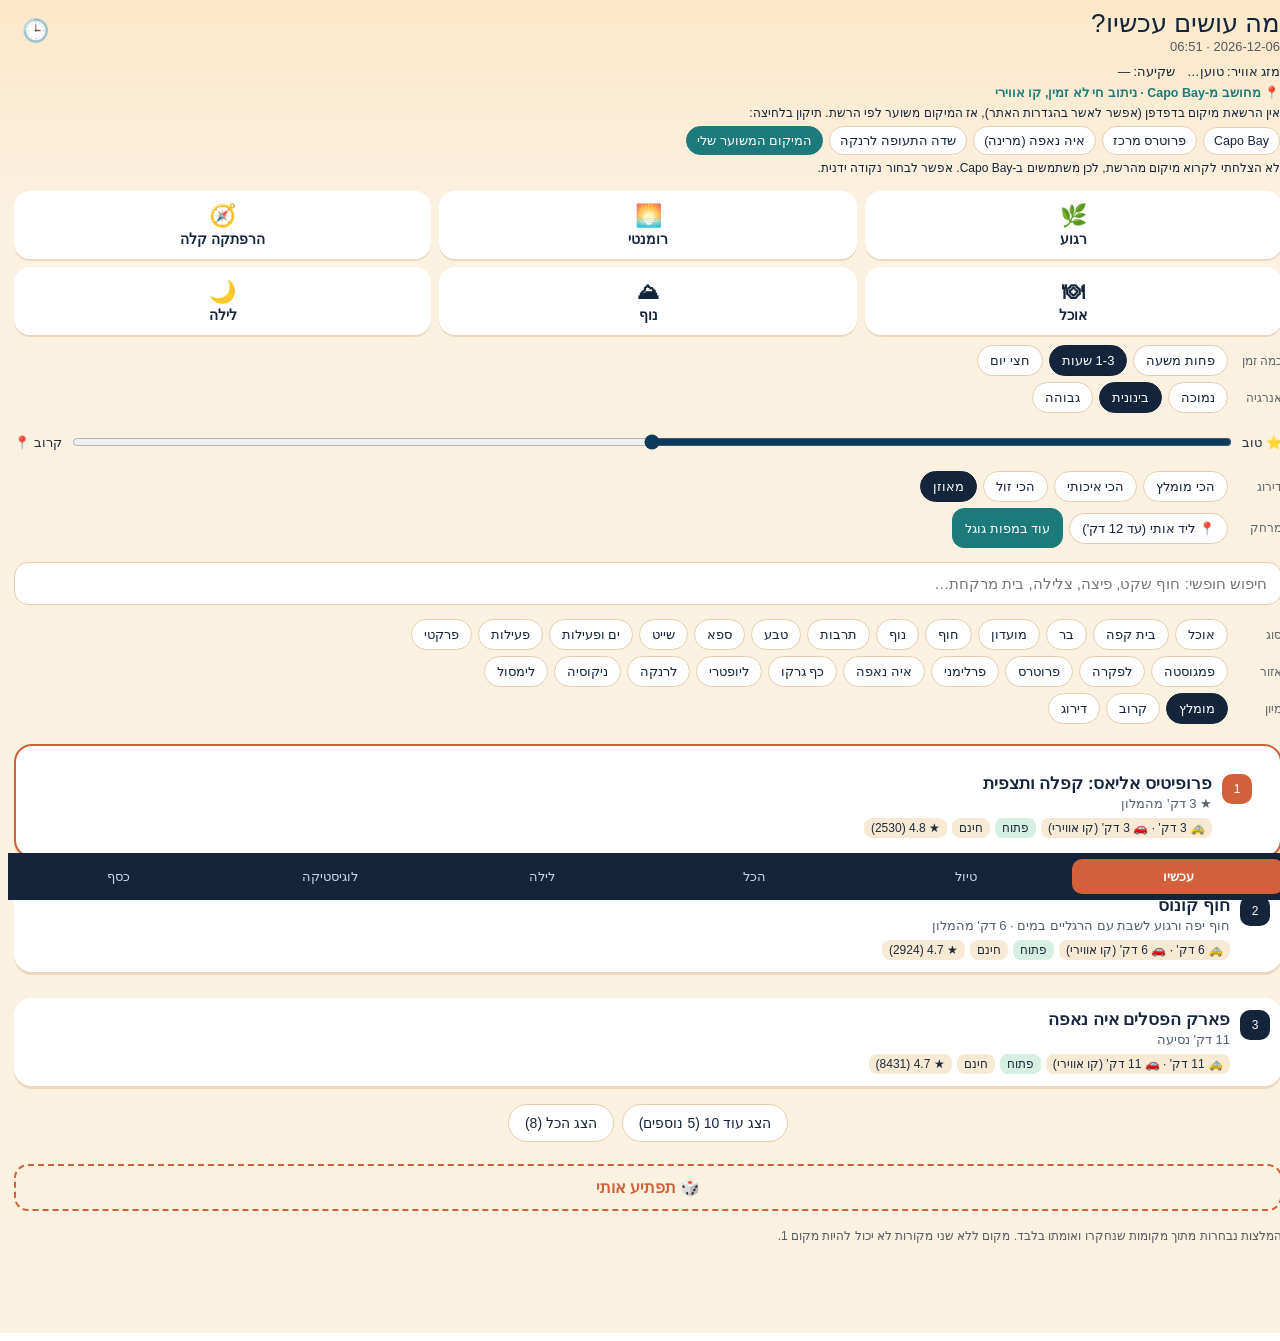
==== index.html @ 45860d04 "Update script and stylesheet references in index.html" ====
<!doctype html><html lang='he' dir='rtl'><head><meta charset='utf-8'><meta name='viewport' content='width=device-width,initial-scale=1'><title>מה עושים עכשיו? קפריסין</title><script type='module' crossorigin src='./3-app.js'></script><link rel='stylesheet' crossorigin href='./4-index.css'></head><body><div id='root'></div></body></html>
---- 4-index.css ----
@font-face{font-family:HeeboL;src:url(./fonts/heebo.ttf);font-weight:100 900;font-display:swap}@font-face{font-family:SecularL;src:url(./fonts/secular.ttf);font-weight:400;font-display:swap}.cy{--navy:#14243b;--terra:#d2603a;--apricot:#f4a259;--sand:#fbf1e1;--teal:#1d7a7a;--ink:#1d2a3a;font-family:HeeboL,sans-serif;background:linear-gradient(180deg,#fde7c8 0,#fbf1e1 220px);color:var(--ink);min-height:100vh;padding:0 0 84px;position:relative;margin:-16px;font-size:15px}.cy *{box-sizing:border-box}.cy button{font-family:inherit;cursor:pointer}.cy h1,.cy h2,.cy h3{font-family:SecularL,HeeboL,sans-serif;font-weight:400;margin:0}.top{display:flex;justify-content:space-between;align-items:center;padding:16px 16px 6px}.top h1{font-size:26px;color:var(--navy)}.sub{font-size:13px;opacity:.75}.clock{background:none;border:0;font-size:22px}.ctx{display:flex;flex-wrap:wrap;gap:6px 12px;padding:4px 16px 10px;font-size:12.5px;color:var(--navy)}.ctx .org{width:100%;color:var(--teal);font-weight:600}section{padding:0 14px}.moods{display:grid;grid-template-columns:repeat(3,1fr);gap:8px;margin:6px 0 10px}.mood{border:0;border-radius:16px;padding:12px 4px;background:#fff;box-shadow:0 2px #ecd9bd;font-size:14px;font-weight:600;color:var(--navy);display:flex;flex-direction:column;gap:2px;align-items:center;min-height:62px}.mood span{font-size:22px}.mood.on{background:var(--terra);color:#fff;box-shadow:0 2px #a0431f}.seg{display:flex;align-items:center;gap:6px;margin:6px 0;flex-wrap:wrap}.seg>span{font-size:12px;width:48px;opacity:.7}.seg button,.sortbar button,.filters button,.days button,.sugg button{border:1px solid #e3cfae;background:#fff;border-radius:999px;padding:7px 12px;font-size:13px;color:var(--navy)}.seg button.on,.sortbar button.on,.filters button.on,.days button.on{background:var(--navy);color:#fff;border-color:var(--navy)}.res{margin-top:12px;display:flex;flex-direction:column;gap:10px}.card{background:#fff;border-radius:18px;box-shadow:0 3px #ecd9bd;overflow:hidden;margin:8px 0}.card.top{border:2px solid var(--terra)}.card-h{all:unset;display:flex;gap:10px;padding:12px;width:100%;box-sizing:border-box;cursor:pointer;font-family:HeeboL,sans-serif}.rk{background:var(--navy);color:#fff;border-radius:10px;min-width:30px;height:30px;display:flex;align-items:center;justify-content:center;font-size:12px;padding:0 4px;flex-shrink:0}.card.top .rk{background:var(--terra)}.card-t{display:flex;flex-direction:column;gap:3px;flex:1}.card-t b{font-size:16.5px;color:var(--navy)}.card-t small{font-size:13px;color:#52606f}.chips{display:flex;flex-wrap:wrap;gap:5px;margin-top:4px}.chip{background:#f6ead4;border-radius:8px;padding:3px 7px;font-size:12px}.st-open{background:#d5efe2}.st-closed{background:#f7d9d0}.st-unknown{background:#fff0b8}.card-b{padding:0 12px 12px;border-top:1px dashed #ecd9bd}.card-b dl{margin:8px 0;display:grid;grid-template-columns:78px 1fr;gap:5px 8px;font-size:13px}.card-b dt{font-weight:700;color:var(--teal)}.card-b dd{margin:0}.tag{background:#e9eef5;border-radius:6px;padding:2px 6px;font-size:11.5px}.tag.warn{background:#ffe3a8}.tag.ok{background:#d5efe2}.acts{display:flex;flex-wrap:wrap;gap:6px;margin-top:10px}.btn{border:1px solid #e3cfae;background:#fff;border-radius:12px;padding:9px 12px;font-size:13px;color:var(--navy);text-decoration:none;min-height:40px;display:inline-flex;align-items:center}.btn.pri{background:var(--teal);color:#fff;border-color:var(--teal)}.btn.on{background:var(--apricot)}.surp{width:100%;margin:12px 0;border:2px dashed var(--terra);background:none;border-radius:14px;padding:12px;font-size:16px;color:var(--terra);font-weight:700}.fine{font-size:12px;opacity:.75;margin:6px 0}.empty{padding:20px;text-align:center;background:#fff;border-radius:14px}.searchrow{display:flex;gap:8px;margin:6px 0}.search{flex:1;border:1px solid #e3cfae;border-radius:14px;padding:11px 12px;font-size:15px;font-family:inherit;background:#fff}.fbtn{border:1px solid #e3cfae;background:#fff;border-radius:14px;padding:0 14px}.fbtn.on{background:var(--navy);color:#fff}.sugg{display:flex;gap:6px;flex-wrap:wrap;margin:4px 0;align-items:center}.sortbar{display:flex;gap:6px;overflow-x:auto;padding:4px 0 8px}.sortbar button{white-space:nowrap}.filters{background:#fff;border-radius:14px;padding:10px;display:flex;flex-direction:column;gap:8px}.filters div{display:flex;flex-wrap:wrap;gap:5px;align-items:center}.filters b{font-size:12px;color:var(--teal);margin-inline-end:4px}.active{display:flex;flex-wrap:wrap;gap:6px;margin:8px 0}.achip{background:var(--apricot);border:0;border-radius:999px;padding:6px 10px;font-size:12.5px}.clear{background:none;border:1px solid var(--terra);color:var(--terra);border-radius:999px;padding:6px 10px;font-size:12.5px}.count{font-size:12px;opacity:.7;margin:4px 0}.days{display:flex;gap:6px;overflow-x:auto;padding:4px 0 8px}.days button{white-space:nowrap}.lock{background:var(--navy);color:#fff;border-radius:12px;padding:8px 12px;margin:8px 0;font-size:13px}.lockt{font-size:12px;color:var(--terra)}.slot h3{margin:14px 0 4px;color:var(--terra);font-size:19px}.backup{background:#e4f1f1;border-radius:12px;padding:10px;margin:12px 0;font-size:13px}.gem{background:#fff0d0;border-radius:12px;padding:10px;font-size:14px}.box,.risk,.pay{background:#fff;border-radius:14px;padding:12px;margin:8px 0;box-shadow:0 2px #ecd9bd}.box p,.risk p{margin:4px 0}.risk{border-inline-start:5px solid var(--terra)}.pay{display:flex;flex-direction:column;gap:4px}.payin{display:flex;gap:6px}.payin input{flex:1;border:1px solid #e3cfae;border-radius:10px;padding:9px;font-size:15px}.payin select{border:1px solid #e3cfae;border-radius:10px;padding:0 8px}.tabs{position:fixed;bottom:0;left:0;right:0;display:flex;background:var(--navy);padding:6px 4px calc(6px + env(safe-area-inset-bottom));z-index:5}.tabs button{flex:1;background:none;border:0;color:#cdd6e2;padding:10px 0;font-size:12.5px;border-radius:10px}.tabs button.on{background:var(--terra);color:#fff;font-weight:700}.boot{position:fixed;top:0;right:0;bottom:0;left:0;z-index:20;background:linear-gradient(180deg,#14243b,#d2603a 70%,#f4a259);display:flex;align-items:center;justify-content:center;flex-direction:column;overflow:hidden;color:#fff;animation:bootfade .4s 1s forwards}.boot b{font-family:SecularL;font-size:34px;position:relative;z-index:2;margin-top:90px}.sun{position:absolute;width:120px;height:120px;border-radius:50%;background:#ffd58a;bottom:40%;animation:sink 1.2s ease-in forwards;box-shadow:0 0 60px #ffd58a}.sea{position:absolute;bottom:0;left:0;right:0;height:42%;background:#14243b}@keyframes sink{0%{transform:translateY(-120px)}to{transform:translateY(60px)}}@keyframes bootfade{to{opacity:0;visibility:hidden}}.orgsel{width:100%;display:flex;flex-wrap:wrap;gap:6px;align-items:center}.orgsel small{width:100%;font-size:12px}.orgsel button{border:1px solid #e3cfae;background:#fff;border-radius:999px;padding:6px 10px;font-size:12.5px;color:var(--navy)}.orgsel button.on{background:var(--teal);color:#fff;border-color:var(--teal)}.slid{display:flex;align-items:center;gap:8px;margin:10px 0;font-size:13px}.slid input{flex:1;height:34px;accent-color:#0b3b5c}.srch input{width:100%;box-sizing:border-box;padding:12px 14px;border:1px solid #e3cfae;border-radius:14px;font-size:15px;margin:8px 0}.more{display:flex;gap:8px;justify-content:center;margin:10px 0}.more button{border:1px solid #e3cfae;background:#fff;border-radius:999px;padding:10px 16px;font-size:14px;color:var(--navy)}.ts{background:#fff;border:1px solid #e3cfae;border-radius:14px;padding:10px;margin:8px 0}.ts input[type=time]{border:1px solid #e3cfae;border-radius:10px;padding:6px}.tsb{background:#fff3d6;border-radius:12px;padding:8px 12px;margin:6px 0;font-size:13px}.tsb button{border:1px solid #c8a96b;background:#fff;border-radius:999px;padding:4px 10px;margin-inline-start:6px}.ts{box-sizing:border-box;max-width:100%;overflow-x:hidden}.ts .seg{max-width:100%}.ts .seg>span{width:100%;flex:0 0 100%}.ts .seg button{padding:7px 10px;max-width:100%;white-space:normal}.ts input[type=time]{max-width:100%;box-sizing:border-box;min-width:0}.tsb{box-sizing:border-box;max-width:100%}.cy{overflow-x:hidden}
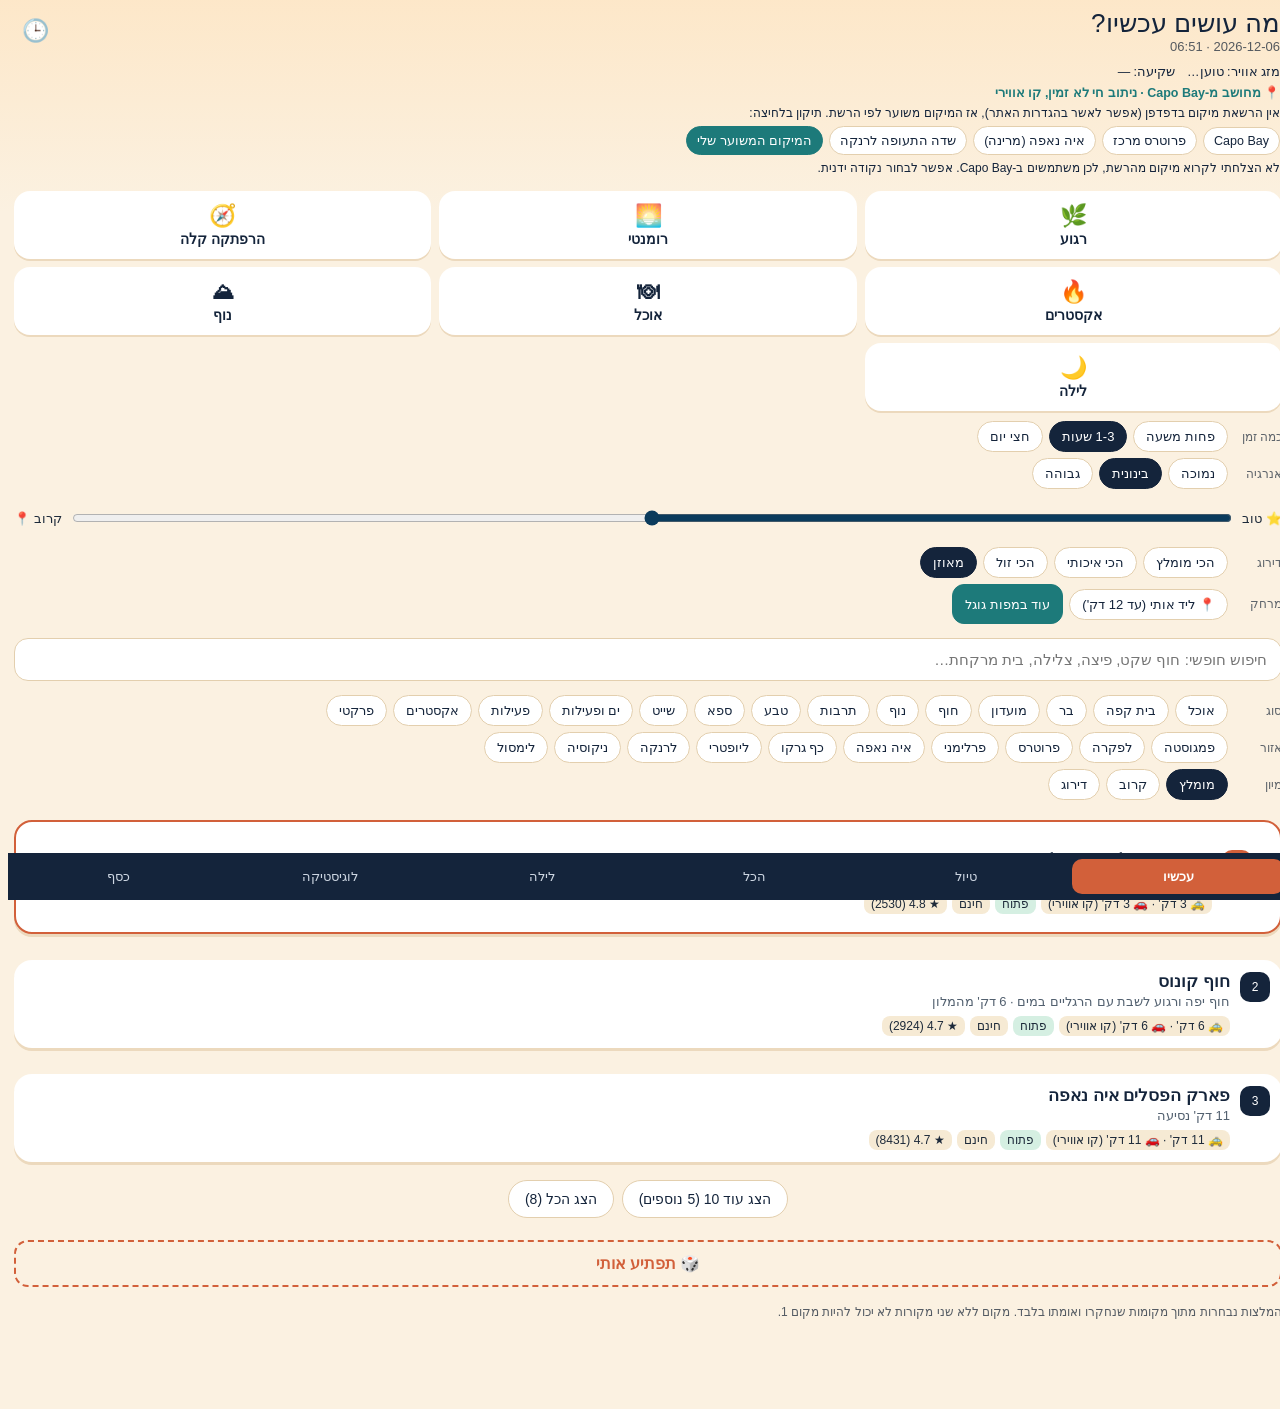
==== commit 9de98436: "Update script and stylesheet references in index.html" ====
--- a/index.html
+++ b/index.html
@@ -1 +1 @@
-<!doctype html><html lang='he' dir='rtl'><head><meta charset='utf-8'><meta name='viewport' content='width=device-width,initial-scale=1'><title>מה עושים עכשיו? קפריסין</title><script type='module' crossorigin src='./3-app.js'></script><link rel='stylesheet' crossorigin href='./4-index.css'></head><body><div id='root'></div></body></html>
+<!doctype html><html lang='he' dir='rtl'><head><meta charset='utf-8'><meta name='viewport' content='width=device-width,initial-scale=1'><title>מה עושים עכשיו? קפריסין</title><script type='module' crossorigin src='./1-app.js?v=21'></script><link rel='stylesheet' crossorigin href='./2-index.css?v=21'></head><body><div id='root'></div></body></html>
--- a/2-index.css
+++ b/2-index.css
@@ -0,0 +1 @@
+@font-face{font-family:HeeboL;src:url(./fonts/heebo.ttf);font-weight:100 900;font-display:swap}@font-face{font-family:SecularL;src:url(./fonts/secular.ttf);font-weight:400;font-display:swap}.cy{--navy:#14243b;--terra:#d2603a;--apricot:#f4a259;--sand:#fbf1e1;--teal:#1d7a7a;--ink:#1d2a3a;font-family:HeeboL,sans-serif;background:linear-gradient(180deg,#fde7c8 0,#fbf1e1 220px);color:var(--ink);min-height:100vh;padding:0 0 84px;position:relative;margin:-16px;font-size:15px}.cy *{box-sizing:border-box}.cy button{font-family:inherit;cursor:pointer}.cy h1,.cy h2,.cy h3{font-family:SecularL,HeeboL,sans-serif;font-weight:400;margin:0}.top{display:flex;justify-content:space-between;align-items:center;padding:16px 16px 6px}.top h1{font-size:26px;color:var(--navy)}.sub{font-size:13px;opacity:.75}.clock{background:none;border:0;font-size:22px}.ctx{display:flex;flex-wrap:wrap;gap:6px 12px;padding:4px 16px 10px;font-size:12.5px;color:var(--navy)}.ctx .org{width:100%;color:var(--teal);font-weight:600}section{padding:0 14px}.moods{display:grid;grid-template-columns:repeat(3,1fr);gap:8px;margin:6px 0 10px}.mood{border:0;border-radius:16px;padding:12px 4px;background:#fff;box-shadow:0 2px #ecd9bd;font-size:14px;font-weight:600;color:var(--navy);display:flex;flex-direction:column;gap:2px;align-items:center;min-height:62px}.mood span{font-size:22px}.mood.on{background:var(--terra);color:#fff;box-shadow:0 2px #a0431f}.seg{display:flex;align-items:center;gap:6px;margin:6px 0;flex-wrap:wrap}.seg>span{font-size:12px;width:48px;opacity:.7}.seg button,.sortbar button,.filters button,.days button,.sugg button{border:1px solid #e3cfae;background:#fff;border-radius:999px;padding:7px 12px;font-size:13px;color:var(--navy)}.seg button.on,.sortbar button.on,.filters button.on,.days button.on{background:var(--navy);color:#fff;border-color:var(--navy)}.res{margin-top:12px;display:flex;flex-direction:column;gap:10px}.card{background:#fff;border-radius:18px;box-shadow:0 3px #ecd9bd;overflow:hidden;margin:8px 0}.card.top{border:2px solid var(--terra)}.card-h{all:unset;display:flex;gap:10px;padding:12px;width:100%;box-sizing:border-box;cursor:pointer;font-family:HeeboL,sans-serif}.rk{background:var(--navy);color:#fff;border-radius:10px;min-width:30px;height:30px;display:flex;align-items:center;justify-content:center;font-size:12px;padding:0 4px;flex-shrink:0}.card.top .rk{background:var(--terra)}.card-t{display:flex;flex-direction:column;gap:3px;flex:1}.card-t b{font-size:16.5px;color:var(--navy)}.card-t small{font-size:13px;color:#52606f}.chips{display:flex;flex-wrap:wrap;gap:5px;margin-top:4px}.chip{background:#f6ead4;border-radius:8px;padding:3px 7px;font-size:12px}.st-open{background:#d5efe2}.st-closed{background:#f7d9d0}.st-unknown{background:#fff0b8}.card-b{padding:0 12px 12px;border-top:1px dashed #ecd9bd}.card-b dl{margin:8px 0;display:grid;grid-template-columns:78px 1fr;gap:5px 8px;font-size:13px}.card-b dt{font-weight:700;color:var(--teal)}.card-b dd{margin:0}.tag{background:#e9eef5;border-radius:6px;padding:2px 6px;font-size:11.5px}.tag.warn{background:#ffe3a8}.tag.ok{background:#d5efe2}.acts{display:flex;flex-wrap:wrap;gap:6px;margin-top:10px}.btn{border:1px solid #e3cfae;background:#fff;border-radius:12px;padding:9px 12px;font-size:13px;color:var(--navy);text-decoration:none;min-height:40px;display:inline-flex;align-items:center}.btn.pri{background:var(--teal);color:#fff;border-color:var(--teal)}.btn.on{background:var(--apricot)}.surp{width:100%;margin:12px 0;border:2px dashed var(--terra);background:none;border-radius:14px;padding:12px;font-size:16px;color:var(--terra);font-weight:700}.fine{font-size:12px;opacity:.75;margin:6px 0}.empty{padding:20px;text-align:center;background:#fff;border-radius:14px}.searchrow{display:flex;gap:8px;margin:6px 0}.search{flex:1;border:1px solid #e3cfae;border-radius:14px;padding:11px 12px;font-size:15px;font-family:inherit;background:#fff}.fbtn{border:1px solid #e3cfae;background:#fff;border-radius:14px;padding:0 14px}.fbtn.on{background:var(--navy);color:#fff}.sugg{display:flex;gap:6px;flex-wrap:wrap;margin:4px 0;align-items:center}.sortbar{display:flex;gap:6px;overflow-x:auto;padding:4px 0 8px}.sortbar button{white-space:nowrap}.filters{background:#fff;border-radius:14px;padding:10px;display:flex;flex-direction:column;gap:8px}.filters div{display:flex;flex-wrap:wrap;gap:5px;align-items:center}.filters b{font-size:12px;color:var(--teal);margin-inline-end:4px}.active{display:flex;flex-wrap:wrap;gap:6px;margin:8px 0}.achip{background:var(--apricot);border:0;border-radius:999px;padding:6px 10px;font-size:12.5px}.clear{background:none;border:1px solid var(--terra);color:var(--terra);border-radius:999px;padding:6px 10px;font-size:12.5px}.count{font-size:12px;opacity:.7;margin:4px 0}.days{display:flex;gap:6px;overflow-x:auto;padding:4px 0 8px}.days button{white-space:nowrap}.lock{background:var(--navy);color:#fff;border-radius:12px;padding:8px 12px;margin:8px 0;font-size:13px}.lockt{font-size:12px;color:var(--terra)}.slot h3{margin:14px 0 4px;color:var(--terra);font-size:19px}.backup{background:#e4f1f1;border-radius:12px;padding:10px;margin:12px 0;font-size:13px}.gem{background:#fff0d0;border-radius:12px;padding:10px;font-size:14px}.box,.risk,.pay{background:#fff;border-radius:14px;padding:12px;margin:8px 0;box-shadow:0 2px #ecd9bd}.box p,.risk p{margin:4px 0}.risk{border-inline-start:5px solid var(--terra)}.pay{display:flex;flex-direction:column;gap:4px}.payin{display:flex;gap:6px}.payin input{flex:1;border:1px solid #e3cfae;border-radius:10px;padding:9px;font-size:15px}.payin select{border:1px solid #e3cfae;border-radius:10px;padding:0 8px}.tabs{position:fixed;bottom:0;left:0;right:0;display:flex;background:var(--navy);padding:6px 4px calc(6px + env(safe-area-inset-bottom));z-index:5}.tabs button{flex:1;background:none;border:0;color:#cdd6e2;padding:10px 0;font-size:12.5px;border-radius:10px}.tabs button.on{background:var(--terra);color:#fff;font-weight:700}.boot{position:fixed;top:0;right:0;bottom:0;left:0;z-index:20;background:linear-gradient(180deg,#14243b,#d2603a 70%,#f4a259);display:flex;align-items:center;justify-content:center;flex-direction:column;overflow:hidden;color:#fff;animation:bootfade .4s 1s forwards}.boot b{font-family:SecularL;font-size:34px;position:relative;z-index:2;margin-top:90px}.sun{position:absolute;width:120px;height:120px;border-radius:50%;background:#ffd58a;bottom:40%;animation:sink 1.2s ease-in forwards;box-shadow:0 0 60px #ffd58a}.sea{position:absolute;bottom:0;left:0;right:0;height:42%;background:#14243b}@keyframes sink{0%{transform:translateY(-120px)}to{transform:translateY(60px)}}@keyframes bootfade{to{opacity:0;visibility:hidden}}.orgsel{width:100%;display:flex;flex-wrap:wrap;gap:6px;align-items:center}.orgsel small{width:100%;font-size:12px}.orgsel button{border:1px solid #e3cfae;background:#fff;border-radius:999px;padding:6px 10px;font-size:12.5px;color:var(--navy)}.orgsel button.on{background:var(--teal);color:#fff;border-color:var(--teal)}.slid{display:flex;align-items:center;gap:8px;margin:10px 0;font-size:13px}.slid input{flex:1;height:34px;accent-color:#0b3b5c}.srch input{width:100%;box-sizing:border-box;padding:12px 14px;border:1px solid #e3cfae;border-radius:14px;font-size:15px;margin:8px 0}.more{display:flex;gap:8px;justify-content:center;margin:10px 0}.more button{border:1px solid #e3cfae;background:#fff;border-radius:999px;padding:10px 16px;font-size:14px;color:var(--navy)}.ts{background:#fff;border:1px solid #e3cfae;border-radius:14px;padding:10px;margin:8px 0}.ts input[type=time]{border:1px solid #e3cfae;border-radius:10px;padding:6px}.tsb{background:#fff3d6;border-radius:12px;padding:8px 12px;margin:6px 0;font-size:13px}.tsb button{border:1px solid #c8a96b;background:#fff;border-radius:999px;padding:4px 10px;margin-inline-start:6px}.ts{box-sizing:border-box;max-width:100%;overflow-x:hidden}.ts .seg{max-width:100%}.ts .seg>span{width:100%;flex:0 0 100%}.ts .seg button{padding:7px 10px;max-width:100%;white-space:normal}.ts input[type=time]{max-width:100%;box-sizing:border-box;min-width:0}.tsb{box-sizing:border-box;max-width:100%}.cy{overflow-x:hidden}
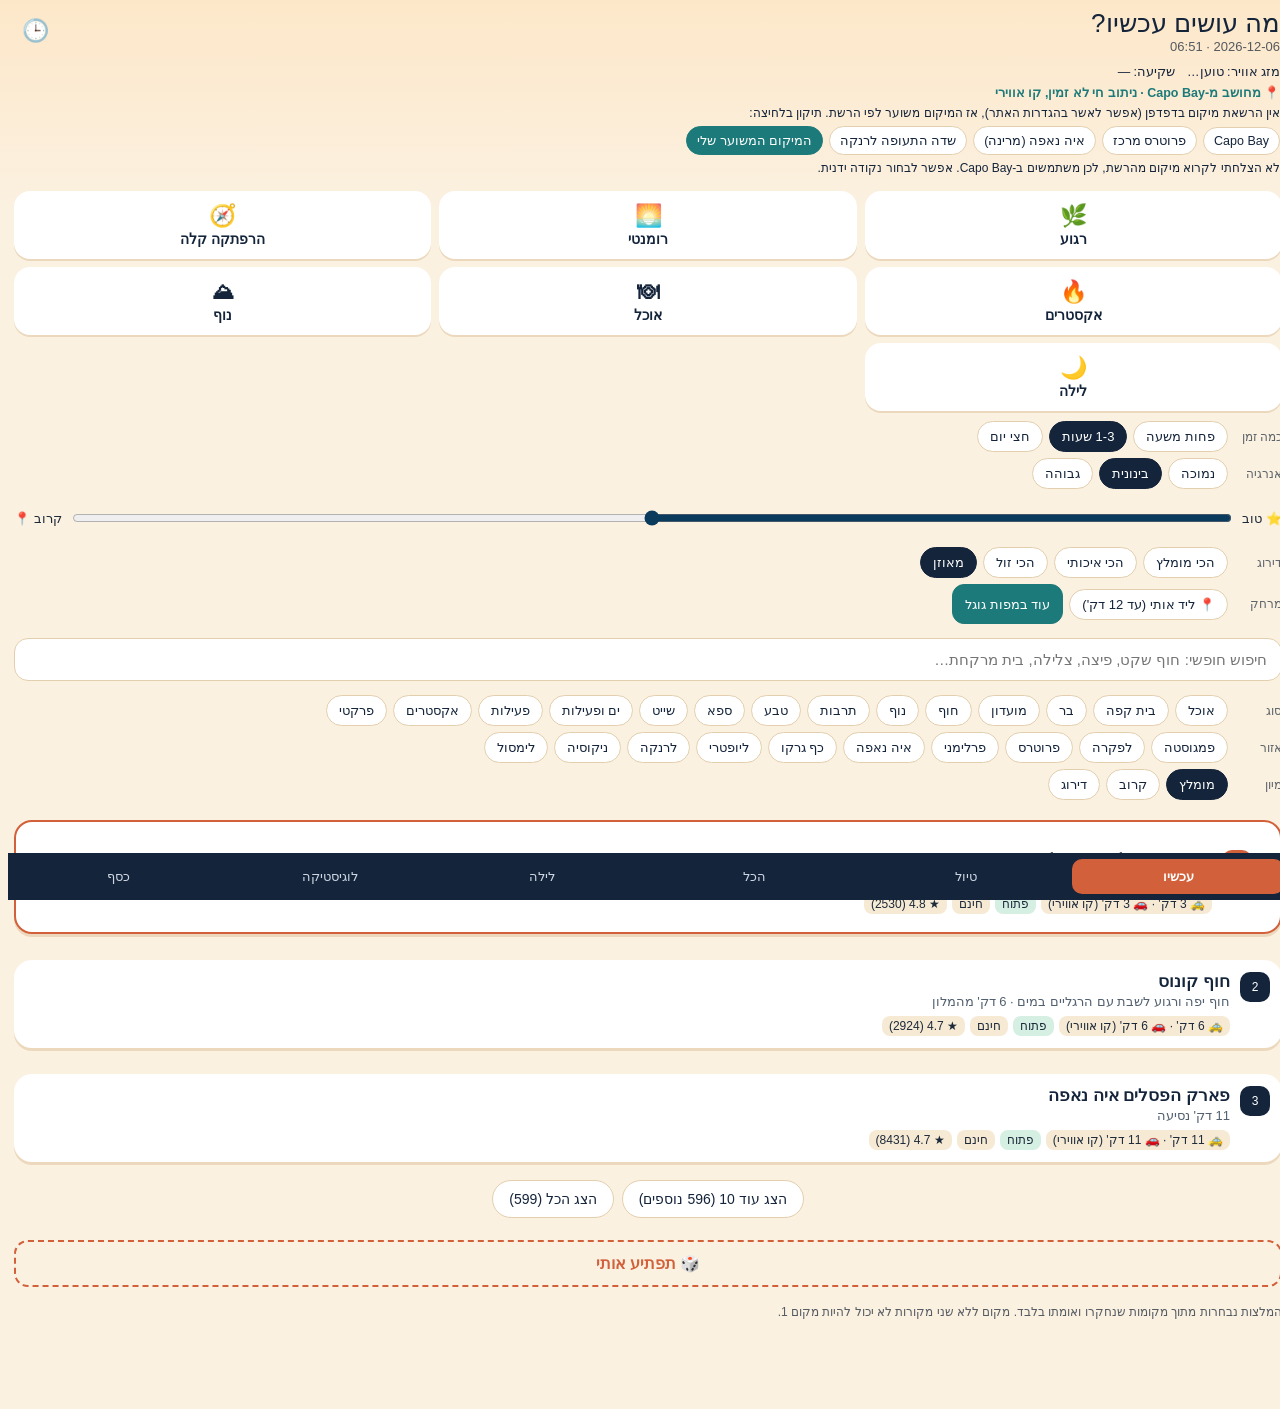
==== commit e88fdf2d: "Modify HTML for cache control and resource updates Updated cache control meta tags and script/styles" ====
--- a/index.html
+++ b/index.html
@@ -1 +1 @@
-<!doctype html><html lang='he' dir='rtl'><head><meta charset='utf-8'><meta name='viewport' content='width=device-width,initial-scale=1'><title>מה עושים עכשיו? קפריסין</title><script type='module' crossorigin src='./1-app.js?v=21'></script><link rel='stylesheet' crossorigin href='./2-index.css?v=21'></head><body><div id='root'></div></body></html>
+<!doctype html><html lang='he' dir='rtl'><head><meta charset='utf-8'><meta http-equiv='Cache-Control' content='no-cache, no-store, must-revalidate'><meta http-equiv='Pragma' content='no-cache'><meta name='viewport' content='width=device-width,initial-scale=1'><title>מה עושים עכשיו? קפריסין</title><script type='module' crossorigin src='./1-app.js?v=23'></script><link rel='stylesheet' crossorigin href='./2-index.css?v=23'></head><body><div id='root'></div></body></html>
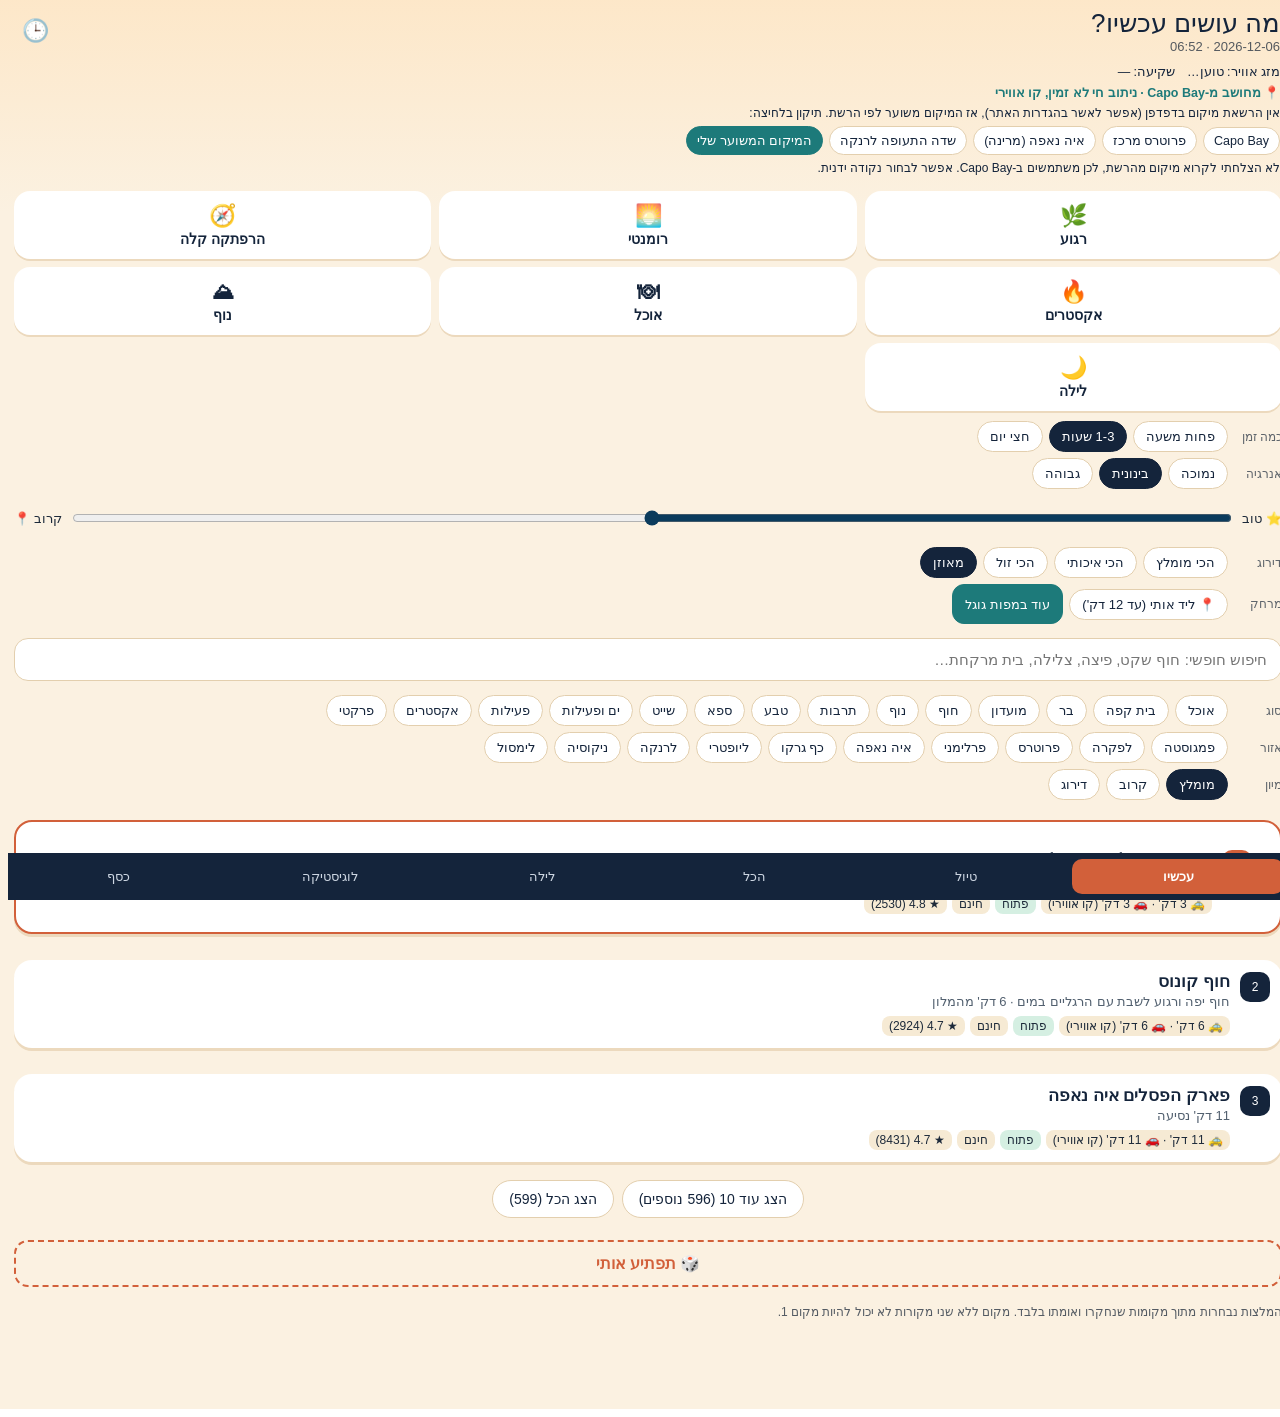
==== commit afe6b1d7: "Update script and stylesheet versions in index.html" ====
--- a/index.html
+++ b/index.html
@@ -1 +1 @@
-<!doctype html><html lang='he' dir='rtl'><head><meta charset='utf-8'><meta http-equiv='Cache-Control' content='no-cache, no-store, must-revalidate'><meta http-equiv='Pragma' content='no-cache'><meta name='viewport' content='width=device-width,initial-scale=1'><title>מה עושים עכשיו? קפריסין</title><script type='module' crossorigin src='./1-app.js?v=23'></script><link rel='stylesheet' crossorigin href='./2-index.css?v=23'></head><body><div id='root'></div></body></html>
+<!doctype html><html lang='he' dir='rtl'><head><meta charset='utf-8'><meta http-equiv='Cache-Control' content='no-cache, no-store, must-revalidate'><meta http-equiv='Pragma' content='no-cache'><meta name='viewport' content='width=device-width,initial-scale=1'><title>מה עושים עכשיו? קפריסין</title><script type='module' crossorigin src='./3-app.js?v=25'></script><link rel='stylesheet' crossorigin href='./4-index.css?v=25'></head><body><div id='root'></div></body></html>
--- a/4-index.css
+++ b/4-index.css
@@ -0,0 +1 @@
+@font-face{font-family:HeeboL;src:url(./fonts/heebo.ttf);font-weight:100 900;font-display:swap}@font-face{font-family:SecularL;src:url(./fonts/secular.ttf);font-weight:400;font-display:swap}.cy{--navy:#14243b;--terra:#d2603a;--apricot:#f4a259;--sand:#fbf1e1;--teal:#1d7a7a;--ink:#1d2a3a;font-family:HeeboL,sans-serif;background:linear-gradient(180deg,#fde7c8 0,#fbf1e1 220px);color:var(--ink);min-height:100vh;padding:0 0 84px;position:relative;margin:-16px;font-size:15px}.cy *{box-sizing:border-box}.cy button{font-family:inherit;cursor:pointer}.cy h1,.cy h2,.cy h3{font-family:SecularL,HeeboL,sans-serif;font-weight:400;margin:0}.top{display:flex;justify-content:space-between;align-items:center;padding:16px 16px 6px}.top h1{font-size:26px;color:var(--navy)}.sub{font-size:13px;opacity:.75}.clock{background:none;border:0;font-size:22px}.ctx{display:flex;flex-wrap:wrap;gap:6px 12px;padding:4px 16px 10px;font-size:12.5px;color:var(--navy)}.ctx .org{width:100%;color:var(--teal);font-weight:600}section{padding:0 14px}.moods{display:grid;grid-template-columns:repeat(3,1fr);gap:8px;margin:6px 0 10px}.mood{border:0;border-radius:16px;padding:12px 4px;background:#fff;box-shadow:0 2px #ecd9bd;font-size:14px;font-weight:600;color:var(--navy);display:flex;flex-direction:column;gap:2px;align-items:center;min-height:62px}.mood span{font-size:22px}.mood.on{background:var(--terra);color:#fff;box-shadow:0 2px #a0431f}.seg{display:flex;align-items:center;gap:6px;margin:6px 0;flex-wrap:wrap}.seg>span{font-size:12px;width:48px;opacity:.7}.seg button,.sortbar button,.filters button,.days button,.sugg button{border:1px solid #e3cfae;background:#fff;border-radius:999px;padding:7px 12px;font-size:13px;color:var(--navy)}.seg button.on,.sortbar button.on,.filters button.on,.days button.on{background:var(--navy);color:#fff;border-color:var(--navy)}.res{margin-top:12px;display:flex;flex-direction:column;gap:10px}.card{background:#fff;border-radius:18px;box-shadow:0 3px #ecd9bd;overflow:hidden;margin:8px 0}.card.top{border:2px solid var(--terra)}.card-h{all:unset;display:flex;gap:10px;padding:12px;width:100%;box-sizing:border-box;cursor:pointer;font-family:HeeboL,sans-serif}.rk{background:var(--navy);color:#fff;border-radius:10px;min-width:30px;height:30px;display:flex;align-items:center;justify-content:center;font-size:12px;padding:0 4px;flex-shrink:0}.card.top .rk{background:var(--terra)}.card-t{display:flex;flex-direction:column;gap:3px;flex:1}.card-t b{font-size:16.5px;color:var(--navy)}.card-t small{font-size:13px;color:#52606f}.chips{display:flex;flex-wrap:wrap;gap:5px;margin-top:4px}.chip{background:#f6ead4;border-radius:8px;padding:3px 7px;font-size:12px}.st-open{background:#d5efe2}.st-closed{background:#f7d9d0}.st-unknown{background:#fff0b8}.card-b{padding:0 12px 12px;border-top:1px dashed #ecd9bd}.card-b dl{margin:8px 0;display:grid;grid-template-columns:78px 1fr;gap:5px 8px;font-size:13px}.card-b dt{font-weight:700;color:var(--teal)}.card-b dd{margin:0}.tag{background:#e9eef5;border-radius:6px;padding:2px 6px;font-size:11.5px}.tag.warn{background:#ffe3a8}.tag.ok{background:#d5efe2}.acts{display:flex;flex-wrap:wrap;gap:6px;margin-top:10px}.btn{border:1px solid #e3cfae;background:#fff;border-radius:12px;padding:9px 12px;font-size:13px;color:var(--navy);text-decoration:none;min-height:40px;display:inline-flex;align-items:center}.btn.pri{background:var(--teal);color:#fff;border-color:var(--teal)}.btn.on{background:var(--apricot)}.surp{width:100%;margin:12px 0;border:2px dashed var(--terra);background:none;border-radius:14px;padding:12px;font-size:16px;color:var(--terra);font-weight:700}.fine{font-size:12px;opacity:.75;margin:6px 0}.empty{padding:20px;text-align:center;background:#fff;border-radius:14px}.searchrow{display:flex;gap:8px;margin:6px 0}.search{flex:1;border:1px solid #e3cfae;border-radius:14px;padding:11px 12px;font-size:15px;font-family:inherit;background:#fff}.fbtn{border:1px solid #e3cfae;background:#fff;border-radius:14px;padding:0 14px}.fbtn.on{background:var(--navy);color:#fff}.sugg{display:flex;gap:6px;flex-wrap:wrap;margin:4px 0;align-items:center}.sortbar{display:flex;gap:6px;overflow-x:auto;padding:4px 0 8px}.sortbar button{white-space:nowrap}.filters{background:#fff;border-radius:14px;padding:10px;display:flex;flex-direction:column;gap:8px}.filters div{display:flex;flex-wrap:wrap;gap:5px;align-items:center}.filters b{font-size:12px;color:var(--teal);margin-inline-end:4px}.active{display:flex;flex-wrap:wrap;gap:6px;margin:8px 0}.achip{background:var(--apricot);border:0;border-radius:999px;padding:6px 10px;font-size:12.5px}.clear{background:none;border:1px solid var(--terra);color:var(--terra);border-radius:999px;padding:6px 10px;font-size:12.5px}.count{font-size:12px;opacity:.7;margin:4px 0}.days{display:flex;gap:6px;overflow-x:auto;padding:4px 0 8px}.days button{white-space:nowrap}.lock{background:var(--navy);color:#fff;border-radius:12px;padding:8px 12px;margin:8px 0;font-size:13px}.lockt{font-size:12px;color:var(--terra)}.slot h3{margin:14px 0 4px;color:var(--terra);font-size:19px}.backup{background:#e4f1f1;border-radius:12px;padding:10px;margin:12px 0;font-size:13px}.gem{background:#fff0d0;border-radius:12px;padding:10px;font-size:14px}.box,.risk,.pay{background:#fff;border-radius:14px;padding:12px;margin:8px 0;box-shadow:0 2px #ecd9bd}.box p,.risk p{margin:4px 0}.risk{border-inline-start:5px solid var(--terra)}.pay{display:flex;flex-direction:column;gap:4px}.payin{display:flex;gap:6px}.payin input{flex:1;border:1px solid #e3cfae;border-radius:10px;padding:9px;font-size:15px}.payin select{border:1px solid #e3cfae;border-radius:10px;padding:0 8px}.tabs{position:fixed;bottom:0;left:0;right:0;display:flex;background:var(--navy);padding:6px 4px calc(6px + env(safe-area-inset-bottom));z-index:5}.tabs button{flex:1;background:none;border:0;color:#cdd6e2;padding:10px 0;font-size:12.5px;border-radius:10px}.tabs button.on{background:var(--terra);color:#fff;font-weight:700}.boot{position:fixed;top:0;right:0;bottom:0;left:0;z-index:20;background:linear-gradient(180deg,#14243b,#d2603a 70%,#f4a259);display:flex;align-items:center;justify-content:center;flex-direction:column;overflow:hidden;color:#fff;animation:bootfade .4s 1s forwards}.boot b{font-family:SecularL;font-size:34px;position:relative;z-index:2;margin-top:90px}.sun{position:absolute;width:120px;height:120px;border-radius:50%;background:#ffd58a;bottom:40%;animation:sink 1.2s ease-in forwards;box-shadow:0 0 60px #ffd58a}.sea{position:absolute;bottom:0;left:0;right:0;height:42%;background:#14243b}@keyframes sink{0%{transform:translateY(-120px)}to{transform:translateY(60px)}}@keyframes bootfade{to{opacity:0;visibility:hidden}}.orgsel{width:100%;display:flex;flex-wrap:wrap;gap:6px;align-items:center}.orgsel small{width:100%;font-size:12px}.orgsel button{border:1px solid #e3cfae;background:#fff;border-radius:999px;padding:6px 10px;font-size:12.5px;color:var(--navy)}.orgsel button.on{background:var(--teal);color:#fff;border-color:var(--teal)}.slid{display:flex;align-items:center;gap:8px;margin:10px 0;font-size:13px}.slid input{flex:1;height:34px;accent-color:#0b3b5c}.srch input{width:100%;box-sizing:border-box;padding:12px 14px;border:1px solid #e3cfae;border-radius:14px;font-size:15px;margin:8px 0}.more{display:flex;gap:8px;justify-content:center;margin:10px 0}.more button{border:1px solid #e3cfae;background:#fff;border-radius:999px;padding:10px 16px;font-size:14px;color:var(--navy)}.ts{background:#fff;border:1px solid #e3cfae;border-radius:14px;padding:10px;margin:8px 0}.ts input[type=time]{border:1px solid #e3cfae;border-radius:10px;padding:6px}.tsb{background:#fff3d6;border-radius:12px;padding:8px 12px;margin:6px 0;font-size:13px}.tsb button{border:1px solid #c8a96b;background:#fff;border-radius:999px;padding:4px 10px;margin-inline-start:6px}.ts{box-sizing:border-box;max-width:100%;overflow-x:hidden}.ts .seg{max-width:100%}.ts .seg>span{width:100%;flex:0 0 100%}.ts .seg button{padding:7px 10px;max-width:100%;white-space:normal}.ts input[type=time]{max-width:100%;box-sizing:border-box;min-width:0}.tsb{box-sizing:border-box;max-width:100%}.cy{overflow-x:hidden}
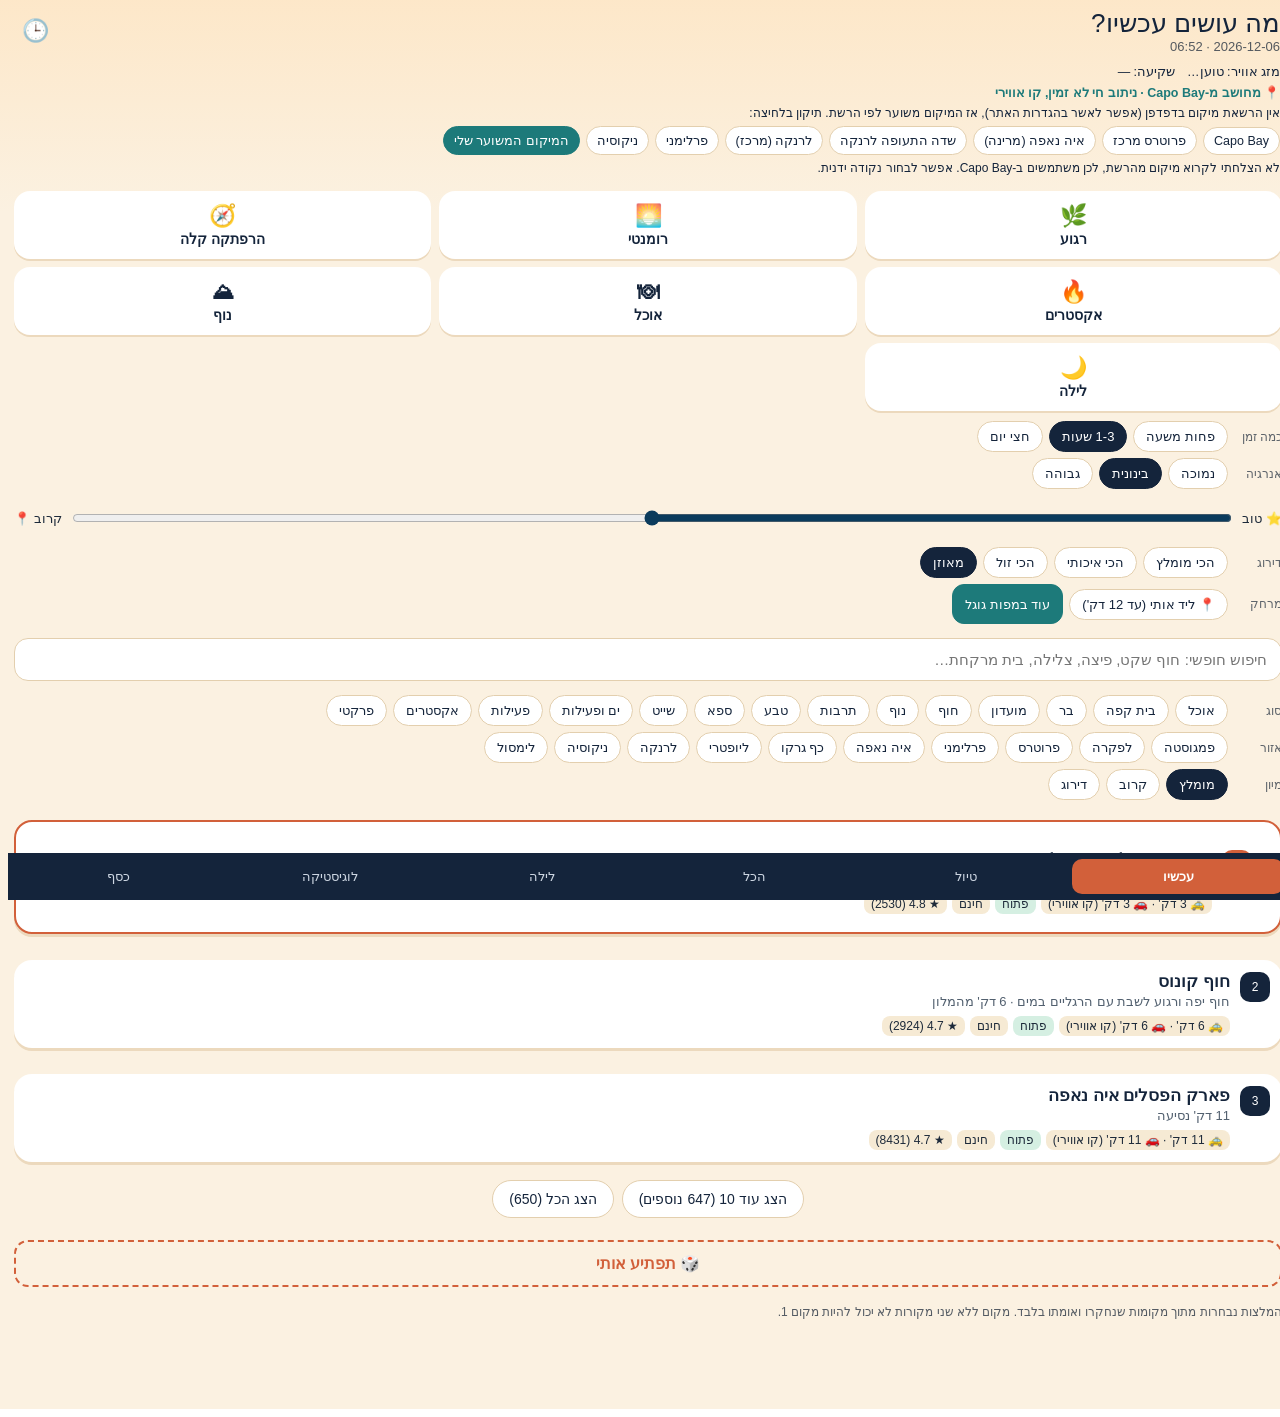
==== commit 4a528faa: "Update script and stylesheet references in index.html Updated script and stylesheet links to new ver" ====
--- a/index.html
+++ b/index.html
@@ -1 +1 @@
-<!doctype html><html lang='he' dir='rtl'><head><meta charset='utf-8'><meta http-equiv='Cache-Control' content='no-cache, no-store, must-revalidate'><meta http-equiv='Pragma' content='no-cache'><meta name='viewport' content='width=device-width,initial-scale=1'><title>מה עושים עכשיו? קפריסין</title><script type='module' crossorigin src='./3-app.js?v=25'></script><link rel='stylesheet' crossorigin href='./4-index.css?v=25'></head><body><div id='root'></div></body></html>
+<!doctype html><html lang='he' dir='rtl'><head><meta charset='utf-8'><meta http-equiv='Cache-Control' content='no-cache, no-store, must-revalidate'><meta http-equiv='Pragma' content='no-cache'><meta name='viewport' content='width=device-width,initial-scale=1'><title>מה עושים עכשיו? קפריסין</title><script type='module' crossorigin src='./5-app.js?v=26'></script><link rel='stylesheet' crossorigin href='./6-index.css?v=26'></head><body><div id='root'></div></body></html>
--- a/6-index.css
+++ b/6-index.css
@@ -0,0 +1 @@
+@font-face{font-family:HeeboL;src:url(./fonts/heebo.ttf);font-weight:100 900;font-display:swap}@font-face{font-family:SecularL;src:url(./fonts/secular.ttf);font-weight:400;font-display:swap}.cy{--navy:#14243b;--terra:#d2603a;--apricot:#f4a259;--sand:#fbf1e1;--teal:#1d7a7a;--ink:#1d2a3a;font-family:HeeboL,sans-serif;background:linear-gradient(180deg,#fde7c8 0,#fbf1e1 220px);color:var(--ink);min-height:100vh;padding:0 0 84px;position:relative;margin:-16px;font-size:15px}.cy *{box-sizing:border-box}.cy button{font-family:inherit;cursor:pointer}.cy h1,.cy h2,.cy h3{font-family:SecularL,HeeboL,sans-serif;font-weight:400;margin:0}.top{display:flex;justify-content:space-between;align-items:center;padding:16px 16px 6px}.top h1{font-size:26px;color:var(--navy)}.sub{font-size:13px;opacity:.75}.clock{background:none;border:0;font-size:22px}.ctx{display:flex;flex-wrap:wrap;gap:6px 12px;padding:4px 16px 10px;font-size:12.5px;color:var(--navy)}.ctx .org{width:100%;color:var(--teal);font-weight:600}section{padding:0 14px}.moods{display:grid;grid-template-columns:repeat(3,1fr);gap:8px;margin:6px 0 10px}.mood{border:0;border-radius:16px;padding:12px 4px;background:#fff;box-shadow:0 2px #ecd9bd;font-size:14px;font-weight:600;color:var(--navy);display:flex;flex-direction:column;gap:2px;align-items:center;min-height:62px}.mood span{font-size:22px}.mood.on{background:var(--terra);color:#fff;box-shadow:0 2px #a0431f}.seg{display:flex;align-items:center;gap:6px;margin:6px 0;flex-wrap:wrap}.seg>span{font-size:12px;width:48px;opacity:.7}.seg button,.sortbar button,.filters button,.days button,.sugg button{border:1px solid #e3cfae;background:#fff;border-radius:999px;padding:7px 12px;font-size:13px;color:var(--navy)}.seg button.on,.sortbar button.on,.filters button.on,.days button.on{background:var(--navy);color:#fff;border-color:var(--navy)}.res{margin-top:12px;display:flex;flex-direction:column;gap:10px}.card{background:#fff;border-radius:18px;box-shadow:0 3px #ecd9bd;overflow:hidden;margin:8px 0}.card.top{border:2px solid var(--terra)}.card-h{all:unset;display:flex;gap:10px;padding:12px;width:100%;box-sizing:border-box;cursor:pointer;font-family:HeeboL,sans-serif}.rk{background:var(--navy);color:#fff;border-radius:10px;min-width:30px;height:30px;display:flex;align-items:center;justify-content:center;font-size:12px;padding:0 4px;flex-shrink:0}.card.top .rk{background:var(--terra)}.card-t{display:flex;flex-direction:column;gap:3px;flex:1}.card-t b{font-size:16.5px;color:var(--navy)}.card-t small{font-size:13px;color:#52606f}.chips{display:flex;flex-wrap:wrap;gap:5px;margin-top:4px}.chip{background:#f6ead4;border-radius:8px;padding:3px 7px;font-size:12px}.st-open{background:#d5efe2}.st-closed{background:#f7d9d0}.st-unknown{background:#fff0b8}.card-b{padding:0 12px 12px;border-top:1px dashed #ecd9bd}.card-b dl{margin:8px 0;display:grid;grid-template-columns:78px 1fr;gap:5px 8px;font-size:13px}.card-b dt{font-weight:700;color:var(--teal)}.card-b dd{margin:0}.tag{background:#e9eef5;border-radius:6px;padding:2px 6px;font-size:11.5px}.tag.warn{background:#ffe3a8}.tag.ok{background:#d5efe2}.acts{display:flex;flex-wrap:wrap;gap:6px;margin-top:10px}.btn{border:1px solid #e3cfae;background:#fff;border-radius:12px;padding:9px 12px;font-size:13px;color:var(--navy);text-decoration:none;min-height:40px;display:inline-flex;align-items:center}.btn.pri{background:var(--teal);color:#fff;border-color:var(--teal)}.btn.on{background:var(--apricot)}.surp{width:100%;margin:12px 0;border:2px dashed var(--terra);background:none;border-radius:14px;padding:12px;font-size:16px;color:var(--terra);font-weight:700}.fine{font-size:12px;opacity:.75;margin:6px 0}.empty{padding:20px;text-align:center;background:#fff;border-radius:14px}.searchrow{display:flex;gap:8px;margin:6px 0}.search{flex:1;border:1px solid #e3cfae;border-radius:14px;padding:11px 12px;font-size:15px;font-family:inherit;background:#fff}.fbtn{border:1px solid #e3cfae;background:#fff;border-radius:14px;padding:0 14px}.fbtn.on{background:var(--navy);color:#fff}.sugg{display:flex;gap:6px;flex-wrap:wrap;margin:4px 0;align-items:center}.sortbar{display:flex;gap:6px;overflow-x:auto;padding:4px 0 8px}.sortbar button{white-space:nowrap}.filters{background:#fff;border-radius:14px;padding:10px;display:flex;flex-direction:column;gap:8px}.filters div{display:flex;flex-wrap:wrap;gap:5px;align-items:center}.filters b{font-size:12px;color:var(--teal);margin-inline-end:4px}.active{display:flex;flex-wrap:wrap;gap:6px;margin:8px 0}.achip{background:var(--apricot);border:0;border-radius:999px;padding:6px 10px;font-size:12.5px}.clear{background:none;border:1px solid var(--terra);color:var(--terra);border-radius:999px;padding:6px 10px;font-size:12.5px}.count{font-size:12px;opacity:.7;margin:4px 0}.days{display:flex;gap:6px;overflow-x:auto;padding:4px 0 8px}.days button{white-space:nowrap}.lock{background:var(--navy);color:#fff;border-radius:12px;padding:8px 12px;margin:8px 0;font-size:13px}.lockt{font-size:12px;color:var(--terra)}.slot h3{margin:14px 0 4px;color:var(--terra);font-size:19px}.backup{background:#e4f1f1;border-radius:12px;padding:10px;margin:12px 0;font-size:13px}.gem{background:#fff0d0;border-radius:12px;padding:10px;font-size:14px}.box,.risk,.pay{background:#fff;border-radius:14px;padding:12px;margin:8px 0;box-shadow:0 2px #ecd9bd}.box p,.risk p{margin:4px 0}.risk{border-inline-start:5px solid var(--terra)}.pay{display:flex;flex-direction:column;gap:4px}.payin{display:flex;gap:6px}.payin input{flex:1;border:1px solid #e3cfae;border-radius:10px;padding:9px;font-size:15px}.payin select{border:1px solid #e3cfae;border-radius:10px;padding:0 8px}.tabs{position:fixed;bottom:0;left:0;right:0;display:flex;background:var(--navy);padding:6px 4px calc(6px + env(safe-area-inset-bottom));z-index:5}.tabs button{flex:1;background:none;border:0;color:#cdd6e2;padding:10px 0;font-size:12.5px;border-radius:10px}.tabs button.on{background:var(--terra);color:#fff;font-weight:700}.boot{position:fixed;top:0;right:0;bottom:0;left:0;z-index:20;background:linear-gradient(180deg,#14243b,#d2603a 70%,#f4a259);display:flex;align-items:center;justify-content:center;flex-direction:column;overflow:hidden;color:#fff;animation:bootfade .4s 1s forwards}.boot b{font-family:SecularL;font-size:34px;position:relative;z-index:2;margin-top:90px}.sun{position:absolute;width:120px;height:120px;border-radius:50%;background:#ffd58a;bottom:40%;animation:sink 1.2s ease-in forwards;box-shadow:0 0 60px #ffd58a}.sea{position:absolute;bottom:0;left:0;right:0;height:42%;background:#14243b}@keyframes sink{0%{transform:translateY(-120px)}to{transform:translateY(60px)}}@keyframes bootfade{to{opacity:0;visibility:hidden}}.orgsel{width:100%;display:flex;flex-wrap:wrap;gap:6px;align-items:center}.orgsel small{width:100%;font-size:12px}.orgsel button{border:1px solid #e3cfae;background:#fff;border-radius:999px;padding:6px 10px;font-size:12.5px;color:var(--navy)}.orgsel button.on{background:var(--teal);color:#fff;border-color:var(--teal)}.slid{display:flex;align-items:center;gap:8px;margin:10px 0;font-size:13px}.slid input{flex:1;height:34px;accent-color:#0b3b5c}.srch input{width:100%;box-sizing:border-box;padding:12px 14px;border:1px solid #e3cfae;border-radius:14px;font-size:15px;margin:8px 0}.more{display:flex;gap:8px;justify-content:center;margin:10px 0}.more button{border:1px solid #e3cfae;background:#fff;border-radius:999px;padding:10px 16px;font-size:14px;color:var(--navy)}.ts{background:#fff;border:1px solid #e3cfae;border-radius:14px;padding:10px;margin:8px 0}.ts input[type=time]{border:1px solid #e3cfae;border-radius:10px;padding:6px}.tsb{background:#fff3d6;border-radius:12px;padding:8px 12px;margin:6px 0;font-size:13px}.tsb button{border:1px solid #c8a96b;background:#fff;border-radius:999px;padding:4px 10px;margin-inline-start:6px}.ts{box-sizing:border-box;max-width:100%;overflow-x:hidden}.ts .seg{max-width:100%}.ts .seg>span{width:100%;flex:0 0 100%}.ts .seg button{padding:7px 10px;max-width:100%;white-space:normal}.ts input[type=time]{max-width:100%;box-sizing:border-box;min-width:0}.tsb{box-sizing:border-box;max-width:100%}.cy{overflow-x:hidden}
